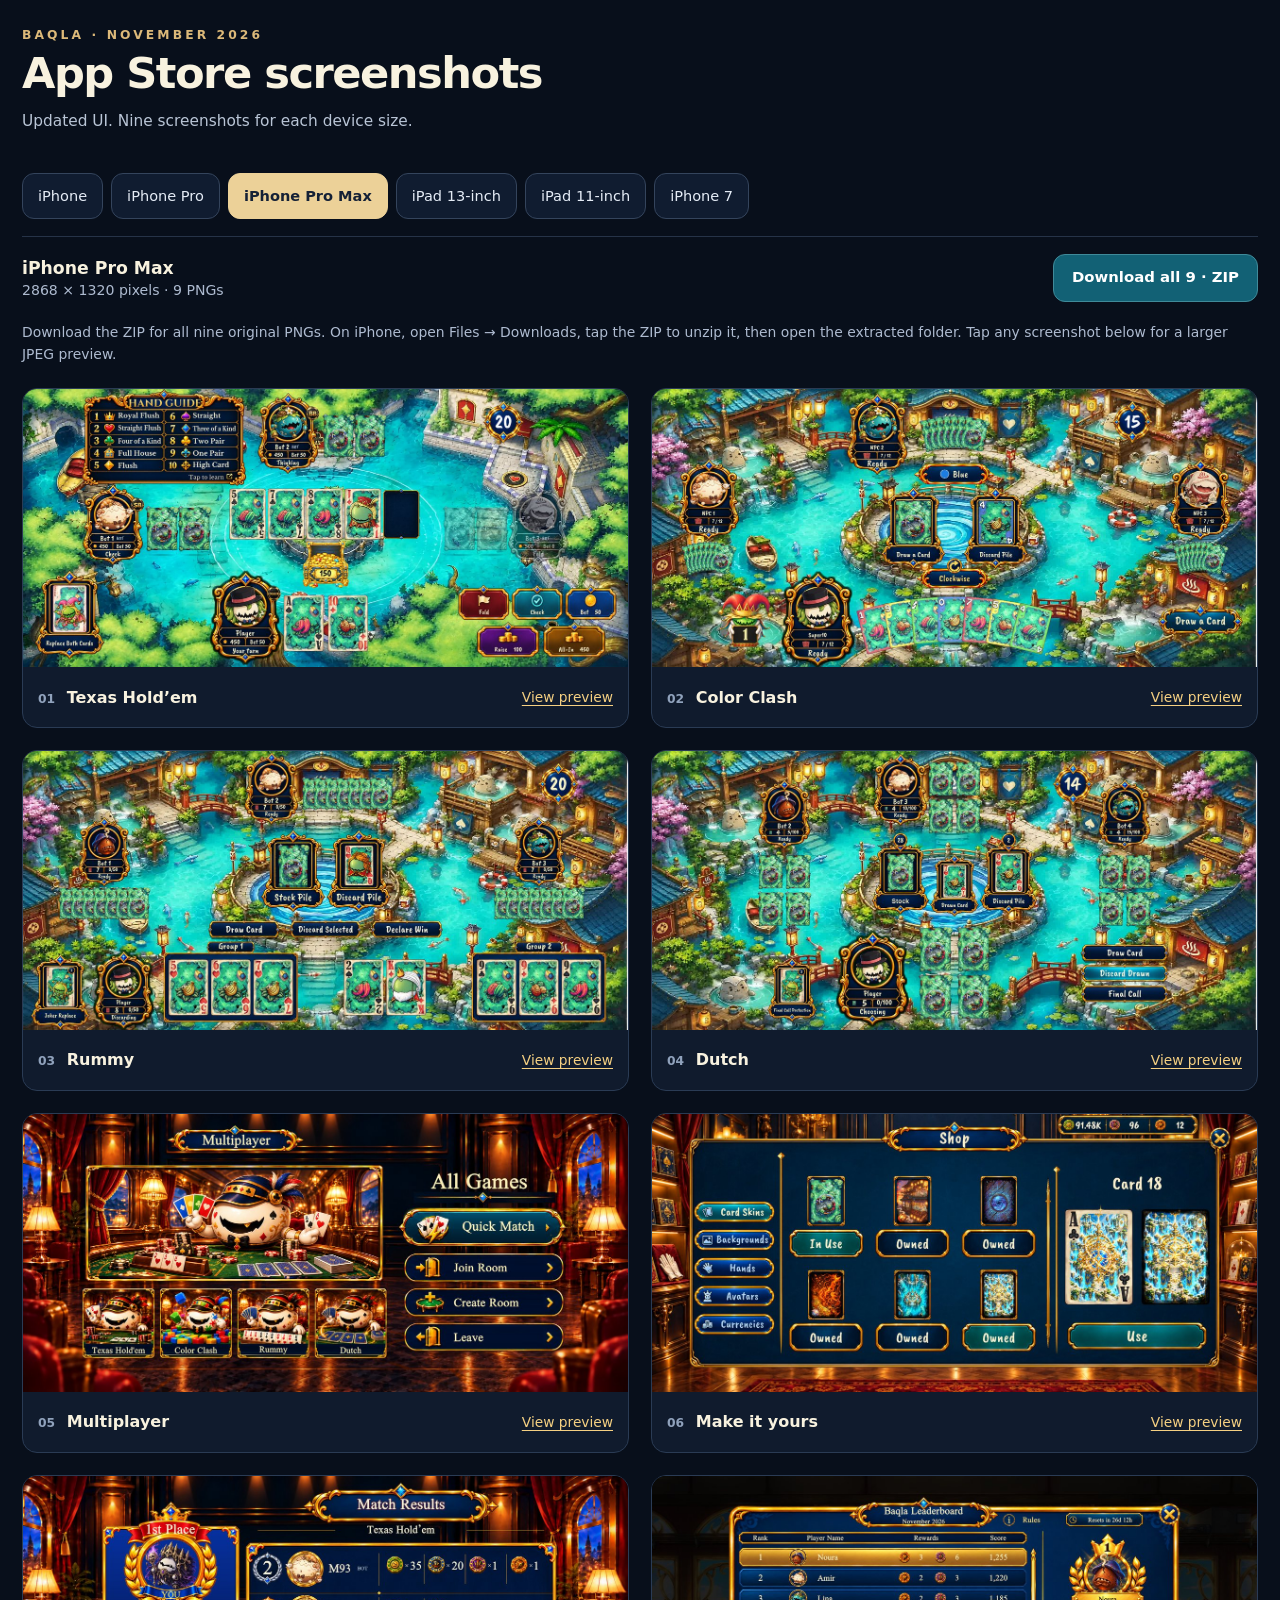
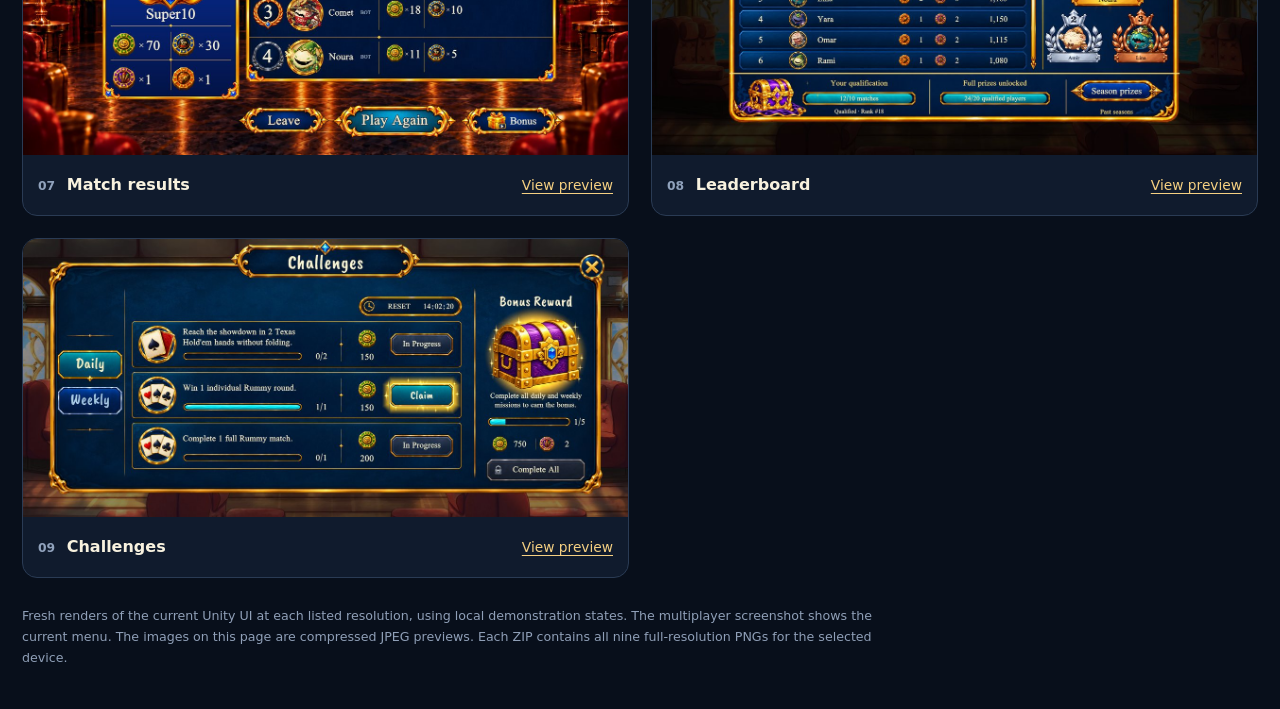
==== downloads/appstore-20261104/index.html @ 05053c7c "Add refreshed App Store screenshot downloads for iPhone and iPad Add a separate mobile-friendly gall" ====
<!doctype html>
<html lang="en">
<head>
  <meta charset="utf-8">
  <meta name="viewport" content="width=device-width, initial-scale=1, viewport-fit=cover">
  <meta name="color-scheme" content="dark">
  <meta name="robots" content="noindex, nofollow">
  <title>Baqla — App Store screenshots</title>
  <style>
    :root{font-family:system-ui,-apple-system,BlinkMacSystemFont,"Segoe UI",sans-serif;color:#f8f2df;background:#080f1b;color-scheme:dark;font-synthesis:none}
    *{box-sizing:border-box}body{margin:0}a{color:#f5d082;text-underline-offset:3px}a:focus-visible,button:focus-visible{outline:3px solid #79e6f2;outline-offset:4px}
    .wrap{max-width:1320px;margin:auto;padding:28px 22px 40px}header{padding-bottom:18px}.brand{margin:0 0 7px;color:#dcb979;font-size:.77rem;letter-spacing:.25em;font-weight:750}
    h1{font-size:clamp(1.75rem,5vw,2.7rem);line-height:1.12;margin:0 0 12px;letter-spacing:-.035em}.intro{color:#b9c5d6;margin:0;line-height:1.6;font-size:.96rem}
    .picker{display:flex;flex-wrap:wrap;gap:8px;margin:21px 0 17px}.picker button{border:1px solid #34445c;background:#101c30;color:#e5ecf6;border-radius:12px;min-height:46px;padding:10px 15px;font:inherit;font-size:.91rem;cursor:pointer;touch-action:manipulation}
    .picker button[aria-pressed="true"]{background:#ecd198;border-color:#ecd198;color:#152136;font-weight:750}
    .setbar{display:flex;align-items:center;justify-content:space-between;gap:16px;padding:17px 0 20px;border-top:1px solid #263348}.setname{margin:0 0 4px;font-weight:750;font-size:1.08rem}.dimensions{margin:0;color:#aebbd0;font-size:.88rem}
    .download{display:inline-flex;align-items:center;justify-content:center;text-align:center;flex-shrink:0;min-height:48px;padding:11px 18px;background:#126175;border:1px solid #408a99;border-radius:12px;color:white;text-decoration:none;font-weight:750;font-size:.93rem;line-height:1.3}
    .savehelp{font-size:.87rem;line-height:1.55;color:#aebbd0;margin:0 0 23px}.gallery{display:grid;grid-template-columns:repeat(2,minmax(0,1fr));gap:22px}
    .shot{min-width:0;margin:0;background:#101b2d;border:1px solid #2a3b54;border-radius:15px;overflow:hidden}.picture{display:block;background:#070d17;line-height:0}.picture img{display:block;width:100%;height:auto;object-fit:contain}
    .caption{display:flex;justify-content:space-between;align-items:center;gap:14px;padding:13px 15px;min-height:60px}.caption h2{font-size:1rem;line-height:1.35;font-weight:650;margin:0}.caption h2 span{color:#90a2bc;font-size:.77rem;font-variant-numeric:tabular-nums;margin-right:6px}.caption a{font-size:.86rem;white-space:nowrap;min-height:34px;display:flex;align-items:center}
    footer{padding-top:28px;color:#8f9fb7;font-size:.79rem;line-height:1.65;max-width:880px}.sr-only{position:absolute;width:1px;height:1px;padding:0;margin:-1px;overflow:hidden;clip:rect(0,0,0,0);white-space:nowrap;border:0}
    @media(max-width:650px){.wrap{padding:24px 14px max(30px,env(safe-area-inset-bottom))}.gallery{grid-template-columns:1fr;gap:18px}.picker{display:grid;grid-template-columns:repeat(3,minmax(0,1fr));gap:7px}.picker button{padding:9px 5px;font-size:.78rem;min-height:48px;border-radius:10px}.setbar{gap:10px}.setname{font-size:1rem}.dimensions{font-size:.79rem}.download{padding:11px 12px;font-size:.83rem;max-width:148px}.caption{padding:11px 13px}.caption h2{font-size:.94rem}}
  </style>
</head>
<body>
<main class="wrap">
  <header><p class="brand">BAQLA · NOVEMBER 2026</p><h1>App Store screenshots</h1><p class="intro">Updated UI. Nine screenshots for each device size.</p></header>
  <nav class="picker" aria-label="Choose screenshot device"><button type="button" data-device="iPhone-2556x1179" aria-pressed="false">iPhone</button><button type="button" data-device="iPhonePro-2622x1206" aria-pressed="false">iPhone Pro</button><button type="button" data-device="iPhoneProMax-2868x1320" aria-pressed="true">iPhone Pro Max</button><button type="button" data-device="iPad13-2752x2064" aria-pressed="false">iPad 13-inch</button><button type="button" data-device="iPad11-2420x1668" aria-pressed="false">iPad 11-inch</button><button type="button" data-device="iPhone7-1334x750" aria-pressed="false">iPhone 7</button></nav>
  <section class="setbar" aria-label="Selected screenshot set">
    <div role="status" aria-live="polite" aria-atomic="true"><p class="setname" id="setname">iPhone Pro Max</p><p class="dimensions" id="dimensions">2868 × 1320 pixels · 9 PNGs</p></div>
    <a class="download" id="download" href="archives/Baqla-AppStore-iPhoneProMax-2868x1320-20261104.zip" download>Download all 9 · ZIP</a>
  </section>
  <p class="savehelp">Download the ZIP for all nine original PNGs. On iPhone, open Files → Downloads, tap the ZIP to unzip it, then open the extracted folder. Tap any screenshot below for a larger JPEG preview.</p>
  <section class="gallery" id="gallery" aria-label="Screenshots for iPhone Pro Max"><article class="shot">
      <a class="picture" href="thumbs/iPhoneProMax-2868x1320/01-texas-holdem.jpg" target="_blank" rel="noopener" aria-label="Open Texas Hold’em JPEG preview">
        <img src="thumbs/iPhoneProMax-2868x1320/01-texas-holdem.jpg" width="2868" height="1320" alt="Texas Hold’em — current Baqla UI" loading="lazy" decoding="async">
      </a>
      <div class="caption"><h2><span>01</span> Texas Hold’em</h2><a href="thumbs/iPhoneProMax-2868x1320/01-texas-holdem.jpg" target="_blank" rel="noopener">View preview<span class="sr-only">: Texas Hold’em</span></a></div>
    </article>
<article class="shot">
      <a class="picture" href="thumbs/iPhoneProMax-2868x1320/02-color-clash.jpg" target="_blank" rel="noopener" aria-label="Open Color Clash JPEG preview">
        <img src="thumbs/iPhoneProMax-2868x1320/02-color-clash.jpg" width="2868" height="1320" alt="Color Clash — current Baqla UI" loading="lazy" decoding="async">
      </a>
      <div class="caption"><h2><span>02</span> Color Clash</h2><a href="thumbs/iPhoneProMax-2868x1320/02-color-clash.jpg" target="_blank" rel="noopener">View preview<span class="sr-only">: Color Clash</span></a></div>
    </article>
<article class="shot">
      <a class="picture" href="thumbs/iPhoneProMax-2868x1320/03-rummy.jpg" target="_blank" rel="noopener" aria-label="Open Rummy JPEG preview">
        <img src="thumbs/iPhoneProMax-2868x1320/03-rummy.jpg" width="2868" height="1320" alt="Rummy — current Baqla UI" loading="lazy" decoding="async">
      </a>
      <div class="caption"><h2><span>03</span> Rummy</h2><a href="thumbs/iPhoneProMax-2868x1320/03-rummy.jpg" target="_blank" rel="noopener">View preview<span class="sr-only">: Rummy</span></a></div>
    </article>
<article class="shot">
      <a class="picture" href="thumbs/iPhoneProMax-2868x1320/04-dutch.jpg" target="_blank" rel="noopener" aria-label="Open Dutch JPEG preview">
        <img src="thumbs/iPhoneProMax-2868x1320/04-dutch.jpg" width="2868" height="1320" alt="Dutch — current Baqla UI" loading="lazy" decoding="async">
      </a>
      <div class="caption"><h2><span>04</span> Dutch</h2><a href="thumbs/iPhoneProMax-2868x1320/04-dutch.jpg" target="_blank" rel="noopener">View preview<span class="sr-only">: Dutch</span></a></div>
    </article>
<article class="shot">
      <a class="picture" href="thumbs/iPhoneProMax-2868x1320/05-multiplayer.jpg" target="_blank" rel="noopener" aria-label="Open Multiplayer JPEG preview">
        <img src="thumbs/iPhoneProMax-2868x1320/05-multiplayer.jpg" width="2868" height="1320" alt="Multiplayer — current Baqla UI" loading="lazy" decoding="async">
      </a>
      <div class="caption"><h2><span>05</span> Multiplayer</h2><a href="thumbs/iPhoneProMax-2868x1320/05-multiplayer.jpg" target="_blank" rel="noopener">View preview<span class="sr-only">: Multiplayer</span></a></div>
    </article>
<article class="shot">
      <a class="picture" href="thumbs/iPhoneProMax-2868x1320/06-shop.jpg" target="_blank" rel="noopener" aria-label="Open Make it yours JPEG preview">
        <img src="thumbs/iPhoneProMax-2868x1320/06-shop.jpg" width="2868" height="1320" alt="Make it yours — current Baqla UI" loading="lazy" decoding="async">
      </a>
      <div class="caption"><h2><span>06</span> Make it yours</h2><a href="thumbs/iPhoneProMax-2868x1320/06-shop.jpg" target="_blank" rel="noopener">View preview<span class="sr-only">: Make it yours</span></a></div>
    </article>
<article class="shot">
      <a class="picture" href="thumbs/iPhoneProMax-2868x1320/07-results.jpg" target="_blank" rel="noopener" aria-label="Open Match results JPEG preview">
        <img src="thumbs/iPhoneProMax-2868x1320/07-results.jpg" width="2868" height="1320" alt="Match results — current Baqla UI" loading="lazy" decoding="async">
      </a>
      <div class="caption"><h2><span>07</span> Match results</h2><a href="thumbs/iPhoneProMax-2868x1320/07-results.jpg" target="_blank" rel="noopener">View preview<span class="sr-only">: Match results</span></a></div>
    </article>
<article class="shot">
      <a class="picture" href="thumbs/iPhoneProMax-2868x1320/08-leaderboard.jpg" target="_blank" rel="noopener" aria-label="Open Leaderboard JPEG preview">
        <img src="thumbs/iPhoneProMax-2868x1320/08-leaderboard.jpg" width="2868" height="1320" alt="Leaderboard — current Baqla UI" loading="lazy" decoding="async">
      </a>
      <div class="caption"><h2><span>08</span> Leaderboard</h2><a href="thumbs/iPhoneProMax-2868x1320/08-leaderboard.jpg" target="_blank" rel="noopener">View preview<span class="sr-only">: Leaderboard</span></a></div>
    </article>
<article class="shot">
      <a class="picture" href="thumbs/iPhoneProMax-2868x1320/09-missions.jpg" target="_blank" rel="noopener" aria-label="Open Challenges JPEG preview">
        <img src="thumbs/iPhoneProMax-2868x1320/09-missions.jpg" width="2868" height="1320" alt="Challenges — current Baqla UI" loading="lazy" decoding="async">
      </a>
      <div class="caption"><h2><span>09</span> Challenges</h2><a href="thumbs/iPhoneProMax-2868x1320/09-missions.jpg" target="_blank" rel="noopener">View preview<span class="sr-only">: Challenges</span></a></div>
    </article></section>
  <footer>Fresh renders of the current Unity UI at each listed resolution, using local demonstration states. The multiplayer screenshot shows the current menu. The images on this page are compressed JPEG previews. Each ZIP contains all nine full-resolution PNGs for the selected device.</footer>
</main>
<script>
const sets = [{"key": "iPhone-2556x1179", "label": "iPhone", "width": 2556, "height": 1179, "zip": "archives/Baqla-AppStore-iPhone-2556x1179-20261104.zip", "zipMB": 36.6, "files": [{"slug": "01-texas-holdem", "title": "Texas Hold’em", "href": "thumbs/iPhone-2556x1179/01-texas-holdem.jpg", "thumb": "thumbs/iPhone-2556x1179/01-texas-holdem.jpg", "width": 2556, "height": 1179}, {"slug": "02-color-clash", "title": "Color Clash", "href": "thumbs/iPhone-2556x1179/02-color-clash.jpg", "thumb": "thumbs/iPhone-2556x1179/02-color-clash.jpg", "width": 2556, "height": 1179}, {"slug": "03-rummy", "title": "Rummy", "href": "thumbs/iPhone-2556x1179/03-rummy.jpg", "thumb": "thumbs/iPhone-2556x1179/03-rummy.jpg", "width": 2556, "height": 1179}, {"slug": "04-dutch", "title": "Dutch", "href": "thumbs/iPhone-2556x1179/04-dutch.jpg", "thumb": "thumbs/iPhone-2556x1179/04-dutch.jpg", "width": 2556, "height": 1179}, {"slug": "05-multiplayer", "title": "Multiplayer", "href": "thumbs/iPhone-2556x1179/05-multiplayer.jpg", "thumb": "thumbs/iPhone-2556x1179/05-multiplayer.jpg", "width": 2556, "height": 1179}, {"slug": "06-shop", "title": "Make it yours", "href": "thumbs/iPhone-2556x1179/06-shop.jpg", "thumb": "thumbs/iPhone-2556x1179/06-shop.jpg", "width": 2556, "height": 1179}, {"slug": "07-results", "title": "Match results", "href": "thumbs/iPhone-2556x1179/07-results.jpg", "thumb": "thumbs/iPhone-2556x1179/07-results.jpg", "width": 2556, "height": 1179}, {"slug": "08-leaderboard", "title": "Leaderboard", "href": "thumbs/iPhone-2556x1179/08-leaderboard.jpg", "thumb": "thumbs/iPhone-2556x1179/08-leaderboard.jpg", "width": 2556, "height": 1179}, {"slug": "09-missions", "title": "Challenges", "href": "thumbs/iPhone-2556x1179/09-missions.jpg", "thumb": "thumbs/iPhone-2556x1179/09-missions.jpg", "width": 2556, "height": 1179}]}, {"key": "iPhonePro-2622x1206", "label": "iPhone Pro", "width": 2622, "height": 1206, "zip": "archives/Baqla-AppStore-iPhonePro-2622x1206-20261104.zip", "zipMB": 38.1, "files": [{"slug": "01-texas-holdem", "title": "Texas Hold’em", "href": "thumbs/iPhonePro-2622x1206/01-texas-holdem.jpg", "thumb": "thumbs/iPhonePro-2622x1206/01-texas-holdem.jpg", "width": 2622, "height": 1206}, {"slug": "02-color-clash", "title": "Color Clash", "href": "thumbs/iPhonePro-2622x1206/02-color-clash.jpg", "thumb": "thumbs/iPhonePro-2622x1206/02-color-clash.jpg", "width": 2622, "height": 1206}, {"slug": "03-rummy", "title": "Rummy", "href": "thumbs/iPhonePro-2622x1206/03-rummy.jpg", "thumb": "thumbs/iPhonePro-2622x1206/03-rummy.jpg", "width": 2622, "height": 1206}, {"slug": "04-dutch", "title": "Dutch", "href": "thumbs/iPhonePro-2622x1206/04-dutch.jpg", "thumb": "thumbs/iPhonePro-2622x1206/04-dutch.jpg", "width": 2622, "height": 1206}, {"slug": "05-multiplayer", "title": "Multiplayer", "href": "thumbs/iPhonePro-2622x1206/05-multiplayer.jpg", "thumb": "thumbs/iPhonePro-2622x1206/05-multiplayer.jpg", "width": 2622, "height": 1206}, {"slug": "06-shop", "title": "Make it yours", "href": "thumbs/iPhonePro-2622x1206/06-shop.jpg", "thumb": "thumbs/iPhonePro-2622x1206/06-shop.jpg", "width": 2622, "height": 1206}, {"slug": "07-results", "title": "Match results", "href": "thumbs/iPhonePro-2622x1206/07-results.jpg", "thumb": "thumbs/iPhonePro-2622x1206/07-results.jpg", "width": 2622, "height": 1206}, {"slug": "08-leaderboard", "title": "Leaderboard", "href": "thumbs/iPhonePro-2622x1206/08-leaderboard.jpg", "thumb": "thumbs/iPhonePro-2622x1206/08-leaderboard.jpg", "width": 2622, "height": 1206}, {"slug": "09-missions", "title": "Challenges", "href": "thumbs/iPhonePro-2622x1206/09-missions.jpg", "thumb": "thumbs/iPhonePro-2622x1206/09-missions.jpg", "width": 2622, "height": 1206}]}, {"key": "iPhoneProMax-2868x1320", "label": "iPhone Pro Max", "width": 2868, "height": 1320, "zip": "archives/Baqla-AppStore-iPhoneProMax-2868x1320-20261104.zip", "zipMB": 44.1, "files": [{"slug": "01-texas-holdem", "title": "Texas Hold’em", "href": "thumbs/iPhoneProMax-2868x1320/01-texas-holdem.jpg", "thumb": "thumbs/iPhoneProMax-2868x1320/01-texas-holdem.jpg", "width": 2868, "height": 1320}, {"slug": "02-color-clash", "title": "Color Clash", "href": "thumbs/iPhoneProMax-2868x1320/02-color-clash.jpg", "thumb": "thumbs/iPhoneProMax-2868x1320/02-color-clash.jpg", "width": 2868, "height": 1320}, {"slug": "03-rummy", "title": "Rummy", "href": "thumbs/iPhoneProMax-2868x1320/03-rummy.jpg", "thumb": "thumbs/iPhoneProMax-2868x1320/03-rummy.jpg", "width": 2868, "height": 1320}, {"slug": "04-dutch", "title": "Dutch", "href": "thumbs/iPhoneProMax-2868x1320/04-dutch.jpg", "thumb": "thumbs/iPhoneProMax-2868x1320/04-dutch.jpg", "width": 2868, "height": 1320}, {"slug": "05-multiplayer", "title": "Multiplayer", "href": "thumbs/iPhoneProMax-2868x1320/05-multiplayer.jpg", "thumb": "thumbs/iPhoneProMax-2868x1320/05-multiplayer.jpg", "width": 2868, "height": 1320}, {"slug": "06-shop", "title": "Make it yours", "href": "thumbs/iPhoneProMax-2868x1320/06-shop.jpg", "thumb": "thumbs/iPhoneProMax-2868x1320/06-shop.jpg", "width": 2868, "height": 1320}, {"slug": "07-results", "title": "Match results", "href": "thumbs/iPhoneProMax-2868x1320/07-results.jpg", "thumb": "thumbs/iPhoneProMax-2868x1320/07-results.jpg", "width": 2868, "height": 1320}, {"slug": "08-leaderboard", "title": "Leaderboard", "href": "thumbs/iPhoneProMax-2868x1320/08-leaderboard.jpg", "thumb": "thumbs/iPhoneProMax-2868x1320/08-leaderboard.jpg", "width": 2868, "height": 1320}, {"slug": "09-missions", "title": "Challenges", "href": "thumbs/iPhoneProMax-2868x1320/09-missions.jpg", "thumb": "thumbs/iPhoneProMax-2868x1320/09-missions.jpg", "width": 2868, "height": 1320}]}, {"key": "iPad13-2752x2064", "label": "iPad 13-inch", "width": 2752, "height": 2064, "zip": "archives/Baqla-AppStore-iPad13-2752x2064-20261104.zip", "zipMB": 57.6, "files": [{"slug": "01-texas-holdem", "title": "Texas Hold’em", "href": "thumbs/iPad13-2752x2064/01-texas-holdem.jpg", "thumb": "thumbs/iPad13-2752x2064/01-texas-holdem.jpg", "width": 2752, "height": 2064}, {"slug": "02-color-clash", "title": "Color Clash", "href": "thumbs/iPad13-2752x2064/02-color-clash.jpg", "thumb": "thumbs/iPad13-2752x2064/02-color-clash.jpg", "width": 2752, "height": 2064}, {"slug": "03-rummy", "title": "Rummy", "href": "thumbs/iPad13-2752x2064/03-rummy.jpg", "thumb": "thumbs/iPad13-2752x2064/03-rummy.jpg", "width": 2752, "height": 2064}, {"slug": "04-dutch", "title": "Dutch", "href": "thumbs/iPad13-2752x2064/04-dutch.jpg", "thumb": "thumbs/iPad13-2752x2064/04-dutch.jpg", "width": 2752, "height": 2064}, {"slug": "05-multiplayer", "title": "Multiplayer", "href": "thumbs/iPad13-2752x2064/05-multiplayer.jpg", "thumb": "thumbs/iPad13-2752x2064/05-multiplayer.jpg", "width": 2752, "height": 2064}, {"slug": "06-shop", "title": "Make it yours", "href": "thumbs/iPad13-2752x2064/06-shop.jpg", "thumb": "thumbs/iPad13-2752x2064/06-shop.jpg", "width": 2752, "height": 2064}, {"slug": "07-results", "title": "Match results", "href": "thumbs/iPad13-2752x2064/07-results.jpg", "thumb": "thumbs/iPad13-2752x2064/07-results.jpg", "width": 2752, "height": 2064}, {"slug": "08-leaderboard", "title": "Leaderboard", "href": "thumbs/iPad13-2752x2064/08-leaderboard.jpg", "thumb": "thumbs/iPad13-2752x2064/08-leaderboard.jpg", "width": 2752, "height": 2064}, {"slug": "09-missions", "title": "Challenges", "href": "thumbs/iPad13-2752x2064/09-missions.jpg", "thumb": "thumbs/iPad13-2752x2064/09-missions.jpg", "width": 2752, "height": 2064}]}, {"key": "iPad11-2420x1668", "label": "iPad 11-inch", "width": 2420, "height": 1668, "zip": "archives/Baqla-AppStore-iPad11-2420x1668-20261104.zip", "zipMB": 44.4, "files": [{"slug": "01-texas-holdem", "title": "Texas Hold’em", "href": "thumbs/iPad11-2420x1668/01-texas-holdem.jpg", "thumb": "thumbs/iPad11-2420x1668/01-texas-holdem.jpg", "width": 2420, "height": 1668}, {"slug": "02-color-clash", "title": "Color Clash", "href": "thumbs/iPad11-2420x1668/02-color-clash.jpg", "thumb": "thumbs/iPad11-2420x1668/02-color-clash.jpg", "width": 2420, "height": 1668}, {"slug": "03-rummy", "title": "Rummy", "href": "thumbs/iPad11-2420x1668/03-rummy.jpg", "thumb": "thumbs/iPad11-2420x1668/03-rummy.jpg", "width": 2420, "height": 1668}, {"slug": "04-dutch", "title": "Dutch", "href": "thumbs/iPad11-2420x1668/04-dutch.jpg", "thumb": "thumbs/iPad11-2420x1668/04-dutch.jpg", "width": 2420, "height": 1668}, {"slug": "05-multiplayer", "title": "Multiplayer", "href": "thumbs/iPad11-2420x1668/05-multiplayer.jpg", "thumb": "thumbs/iPad11-2420x1668/05-multiplayer.jpg", "width": 2420, "height": 1668}, {"slug": "06-shop", "title": "Make it yours", "href": "thumbs/iPad11-2420x1668/06-shop.jpg", "thumb": "thumbs/iPad11-2420x1668/06-shop.jpg", "width": 2420, "height": 1668}, {"slug": "07-results", "title": "Match results", "href": "thumbs/iPad11-2420x1668/07-results.jpg", "thumb": "thumbs/iPad11-2420x1668/07-results.jpg", "width": 2420, "height": 1668}, {"slug": "08-leaderboard", "title": "Leaderboard", "href": "thumbs/iPad11-2420x1668/08-leaderboard.jpg", "thumb": "thumbs/iPad11-2420x1668/08-leaderboard.jpg", "width": 2420, "height": 1668}, {"slug": "09-missions", "title": "Challenges", "href": "thumbs/iPad11-2420x1668/09-missions.jpg", "thumb": "thumbs/iPad11-2420x1668/09-missions.jpg", "width": 2420, "height": 1668}]}, {"key": "iPhone7-1334x750", "label": "iPhone 7", "width": 1334, "height": 750, "zip": "archives/Baqla-AppStore-iPhone7-1334x750-20261104.zip", "zipMB": 14.4, "files": [{"slug": "01-texas-holdem", "title": "Texas Hold’em", "href": "thumbs/iPhone7-1334x750/01-texas-holdem.jpg", "thumb": "thumbs/iPhone7-1334x750/01-texas-holdem.jpg", "width": 1334, "height": 750}, {"slug": "02-color-clash", "title": "Color Clash", "href": "thumbs/iPhone7-1334x750/02-color-clash.jpg", "thumb": "thumbs/iPhone7-1334x750/02-color-clash.jpg", "width": 1334, "height": 750}, {"slug": "03-rummy", "title": "Rummy", "href": "thumbs/iPhone7-1334x750/03-rummy.jpg", "thumb": "thumbs/iPhone7-1334x750/03-rummy.jpg", "width": 1334, "height": 750}, {"slug": "04-dutch", "title": "Dutch", "href": "thumbs/iPhone7-1334x750/04-dutch.jpg", "thumb": "thumbs/iPhone7-1334x750/04-dutch.jpg", "width": 1334, "height": 750}, {"slug": "05-multiplayer", "title": "Multiplayer", "href": "thumbs/iPhone7-1334x750/05-multiplayer.jpg", "thumb": "thumbs/iPhone7-1334x750/05-multiplayer.jpg", "width": 1334, "height": 750}, {"slug": "06-shop", "title": "Make it yours", "href": "thumbs/iPhone7-1334x750/06-shop.jpg", "thumb": "thumbs/iPhone7-1334x750/06-shop.jpg", "width": 1334, "height": 750}, {"slug": "07-results", "title": "Match results", "href": "thumbs/iPhone7-1334x750/07-results.jpg", "thumb": "thumbs/iPhone7-1334x750/07-results.jpg", "width": 1334, "height": 750}, {"slug": "08-leaderboard", "title": "Leaderboard", "href": "thumbs/iPhone7-1334x750/08-leaderboard.jpg", "thumb": "thumbs/iPhone7-1334x750/08-leaderboard.jpg", "width": 1334, "height": 750}, {"slug": "09-missions", "title": "Challenges", "href": "thumbs/iPhone7-1334x750/09-missions.jpg", "thumb": "thumbs/iPhone7-1334x750/09-missions.jpg", "width": 1334, "height": 750}]}];
const escape = text => String(text).replace(/[&<>"']/g, ch => ({'&':'&amp;','<':'&lt;','>':'&gt;','"':'&quot;',"'":'&#39;'}[ch]));
function selectDevice(key, writeHash) {
  const set = sets.find(item => item.key === key) || sets.find(item => item.key === 'iPhoneProMax-2868x1320');
  document.querySelectorAll('[data-device]').forEach(button => button.setAttribute('aria-pressed', String(button.dataset.device === set.key)));
  document.getElementById('setname').textContent = set.label;
  document.getElementById('dimensions').textContent = `${set.width} × ${set.height} pixels · 9 PNGs`;
  const download = document.getElementById('download');
  download.href = set.zip;
  download.setAttribute('aria-label', `Download all nine ${set.label} screenshots as a ZIP, ${set.zipMB} megabytes`);
  const gallery = document.getElementById('gallery');
  gallery.setAttribute('aria-label', 'Screenshots for ' + set.label);
  gallery.innerHTML = set.files.map((item,index) => `<article class="shot"><a class="picture" href="${escape(item.href)}" target="_blank" rel="noopener" aria-label="Open ${escape(item.title)} JPEG preview"><img src="${escape(item.thumb)}" width="${item.width}" height="${item.height}" alt="${escape(item.title)} — current Baqla UI" loading="${index < 2 ? 'eager' : 'lazy'}" decoding="async"></a><div class="caption"><h2><span>${String(index+1).padStart(2,'0')}</span> ${escape(item.title)}</h2><a href="${escape(item.href)}" target="_blank" rel="noopener">View preview<span class="sr-only">: ${escape(item.title)}</span></a></div></article>`).join('');
  if (writeHash) {
    try { history.replaceState(null, '', '#' + set.key); } catch (_) { /* file-open still works without history updates */ }
  }
}
document.querySelectorAll('[data-device]').forEach(button => button.addEventListener('click', () => selectDevice(button.dataset.device, true)));
window.addEventListener('hashchange', () => selectDevice(location.hash.slice(1), false));
selectDevice(location.hash.slice(1), false);
</script>
</body>
</html>
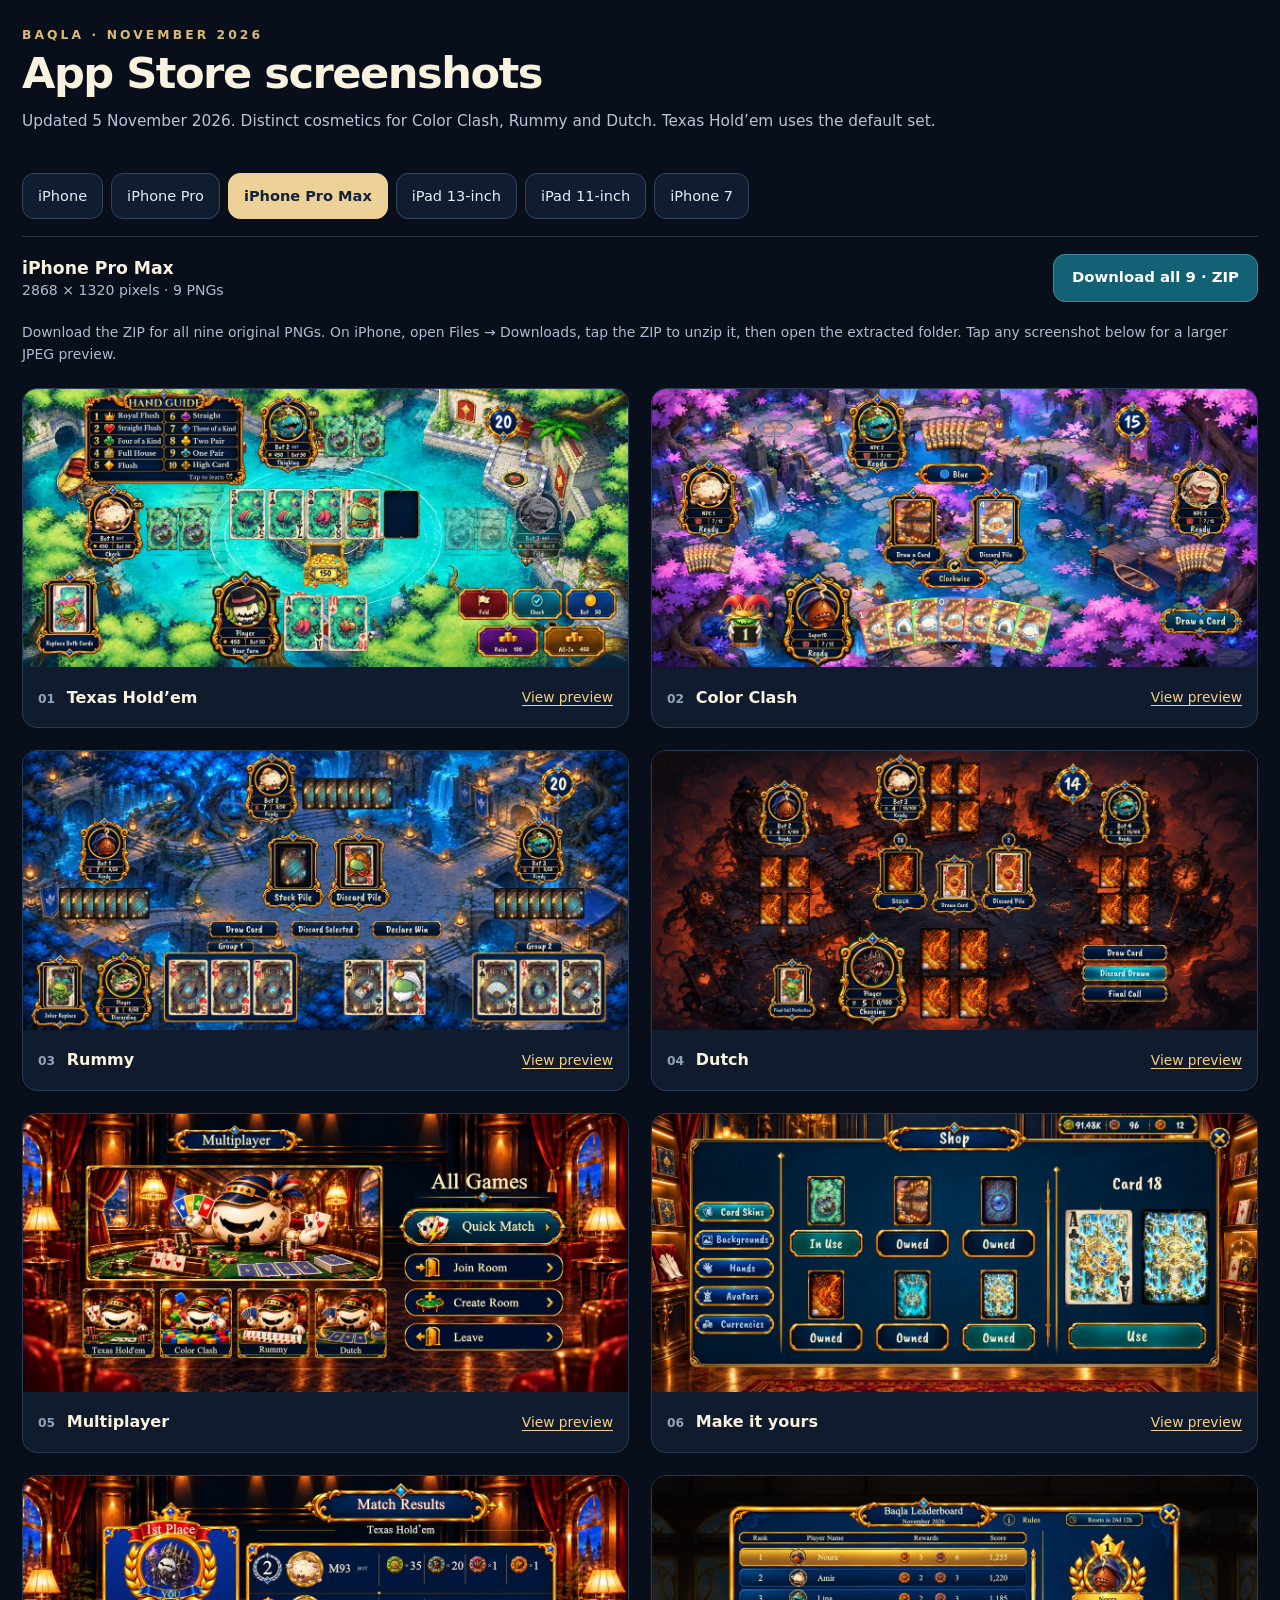
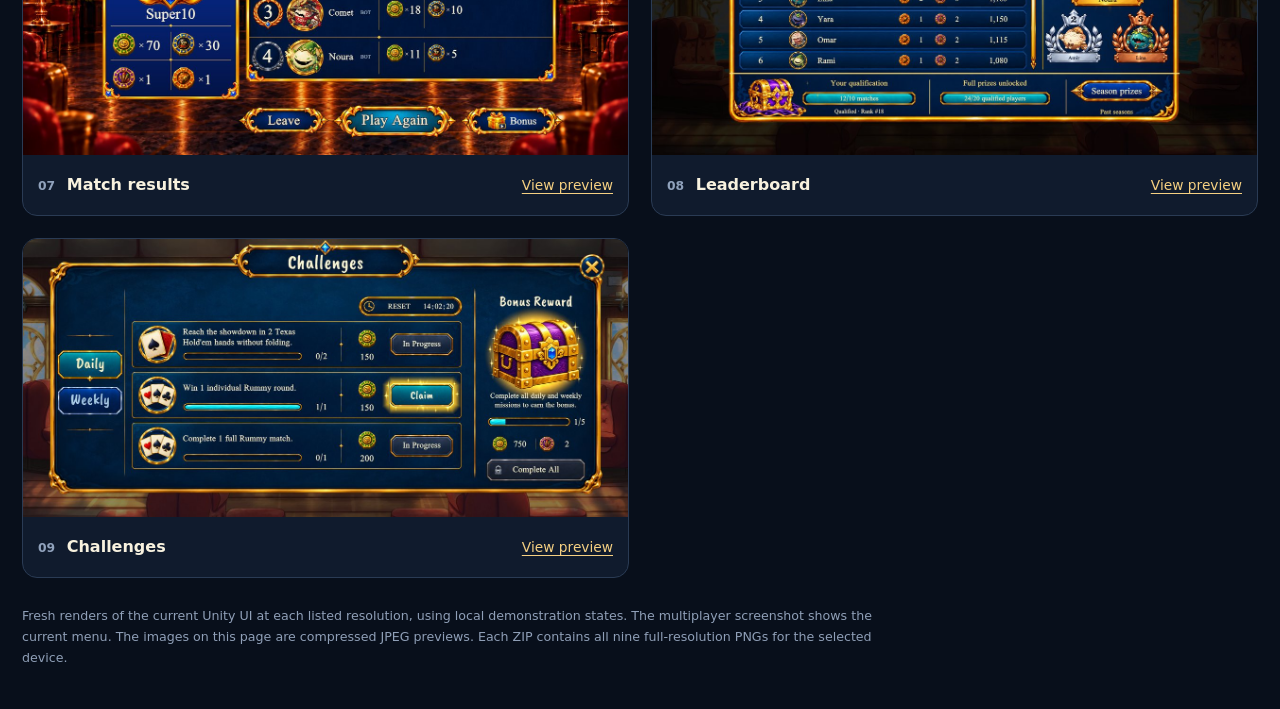
==== commit 90fec26f: "Showcase distinct cosmetics in App Store screenshots" ====
--- a/downloads/appstore-20261104/index.html
+++ b/downloads/appstore-20261104/index.html
@@ -4,6 +4,7 @@
   <meta charset="utf-8">
   <meta name="viewport" content="width=device-width, initial-scale=1, viewport-fit=cover">
   <meta name="color-scheme" content="dark">
+  <meta name="baqla-screenshot-version" content="20261105-67936159d286">
   <meta name="robots" content="noindex, nofollow">
   <title>Baqla — App Store screenshots</title>
   <style>
@@ -24,71 +25,27 @@
 </head>
 <body>
 <main class="wrap">
-  <header><p class="brand">BAQLA · NOVEMBER 2026</p><h1>App Store screenshots</h1><p class="intro">Updated UI. Nine screenshots for each device size.</p></header>
+  <header><p class="brand">BAQLA · NOVEMBER 2026</p><h1>App Store screenshots</h1><p class="intro">Updated 5 November 2026. Distinct cosmetics for Color Clash, Rummy and Dutch. Texas Hold’em uses the default set.</p></header>
   <nav class="picker" aria-label="Choose screenshot device"><button type="button" data-device="iPhone-2556x1179" aria-pressed="false">iPhone</button><button type="button" data-device="iPhonePro-2622x1206" aria-pressed="false">iPhone Pro</button><button type="button" data-device="iPhoneProMax-2868x1320" aria-pressed="true">iPhone Pro Max</button><button type="button" data-device="iPad13-2752x2064" aria-pressed="false">iPad 13-inch</button><button type="button" data-device="iPad11-2420x1668" aria-pressed="false">iPad 11-inch</button><button type="button" data-device="iPhone7-1334x750" aria-pressed="false">iPhone 7</button></nav>
   <section class="setbar" aria-label="Selected screenshot set">
     <div role="status" aria-live="polite" aria-atomic="true"><p class="setname" id="setname">iPhone Pro Max</p><p class="dimensions" id="dimensions">2868 × 1320 pixels · 9 PNGs</p></div>
-    <a class="download" id="download" href="archives/Baqla-AppStore-iPhoneProMax-2868x1320-20261104.zip" download>Download all 9 · ZIP</a>
+    <a class="download" id="download" href="archives/Baqla-AppStore-iPhoneProMax-2868x1320-20261105-cosmetics.zip?v=dbca893a081c" download>Download all 9 · ZIP</a>
   </section>
   <p class="savehelp">Download the ZIP for all nine original PNGs. On iPhone, open Files → Downloads, tap the ZIP to unzip it, then open the extracted folder. Tap any screenshot below for a larger JPEG preview.</p>
-  <section class="gallery" id="gallery" aria-label="Screenshots for iPhone Pro Max"><article class="shot">
-      <a class="picture" href="thumbs/iPhoneProMax-2868x1320/01-texas-holdem.jpg" target="_blank" rel="noopener" aria-label="Open Texas Hold’em JPEG preview">
-        <img src="thumbs/iPhoneProMax-2868x1320/01-texas-holdem.jpg" width="2868" height="1320" alt="Texas Hold’em — current Baqla UI" loading="lazy" decoding="async">
-      </a>
-      <div class="caption"><h2><span>01</span> Texas Hold’em</h2><a href="thumbs/iPhoneProMax-2868x1320/01-texas-holdem.jpg" target="_blank" rel="noopener">View preview<span class="sr-only">: Texas Hold’em</span></a></div>
-    </article>
-<article class="shot">
-      <a class="picture" href="thumbs/iPhoneProMax-2868x1320/02-color-clash.jpg" target="_blank" rel="noopener" aria-label="Open Color Clash JPEG preview">
-        <img src="thumbs/iPhoneProMax-2868x1320/02-color-clash.jpg" width="2868" height="1320" alt="Color Clash — current Baqla UI" loading="lazy" decoding="async">
-      </a>
-      <div class="caption"><h2><span>02</span> Color Clash</h2><a href="thumbs/iPhoneProMax-2868x1320/02-color-clash.jpg" target="_blank" rel="noopener">View preview<span class="sr-only">: Color Clash</span></a></div>
-    </article>
-<article class="shot">
-      <a class="picture" href="thumbs/iPhoneProMax-2868x1320/03-rummy.jpg" target="_blank" rel="noopener" aria-label="Open Rummy JPEG preview">
-        <img src="thumbs/iPhoneProMax-2868x1320/03-rummy.jpg" width="2868" height="1320" alt="Rummy — current Baqla UI" loading="lazy" decoding="async">
-      </a>
-      <div class="caption"><h2><span>03</span> Rummy</h2><a href="thumbs/iPhoneProMax-2868x1320/03-rummy.jpg" target="_blank" rel="noopener">View preview<span class="sr-only">: Rummy</span></a></div>
-    </article>
-<article class="shot">
-      <a class="picture" href="thumbs/iPhoneProMax-2868x1320/04-dutch.jpg" target="_blank" rel="noopener" aria-label="Open Dutch JPEG preview">
-        <img src="thumbs/iPhoneProMax-2868x1320/04-dutch.jpg" width="2868" height="1320" alt="Dutch — current Baqla UI" loading="lazy" decoding="async">
-      </a>
-      <div class="caption"><h2><span>04</span> Dutch</h2><a href="thumbs/iPhoneProMax-2868x1320/04-dutch.jpg" target="_blank" rel="noopener">View preview<span class="sr-only">: Dutch</span></a></div>
-    </article>
-<article class="shot">
-      <a class="picture" href="thumbs/iPhoneProMax-2868x1320/05-multiplayer.jpg" target="_blank" rel="noopener" aria-label="Open Multiplayer JPEG preview">
-        <img src="thumbs/iPhoneProMax-2868x1320/05-multiplayer.jpg" width="2868" height="1320" alt="Multiplayer — current Baqla UI" loading="lazy" decoding="async">
-      </a>
-      <div class="caption"><h2><span>05</span> Multiplayer</h2><a href="thumbs/iPhoneProMax-2868x1320/05-multiplayer.jpg" target="_blank" rel="noopener">View preview<span class="sr-only">: Multiplayer</span></a></div>
-    </article>
-<article class="shot">
-      <a class="picture" href="thumbs/iPhoneProMax-2868x1320/06-shop.jpg" target="_blank" rel="noopener" aria-label="Open Make it yours JPEG preview">
-        <img src="thumbs/iPhoneProMax-2868x1320/06-shop.jpg" width="2868" height="1320" alt="Make it yours — current Baqla UI" loading="lazy" decoding="async">
-      </a>
-      <div class="caption"><h2><span>06</span> Make it yours</h2><a href="thumbs/iPhoneProMax-2868x1320/06-shop.jpg" target="_blank" rel="noopener">View preview<span class="sr-only">: Make it yours</span></a></div>
-    </article>
-<article class="shot">
-      <a class="picture" href="thumbs/iPhoneProMax-2868x1320/07-results.jpg" target="_blank" rel="noopener" aria-label="Open Match results JPEG preview">
-        <img src="thumbs/iPhoneProMax-2868x1320/07-results.jpg" width="2868" height="1320" alt="Match results — current Baqla UI" loading="lazy" decoding="async">
-      </a>
-      <div class="caption"><h2><span>07</span> Match results</h2><a href="thumbs/iPhoneProMax-2868x1320/07-results.jpg" target="_blank" rel="noopener">View preview<span class="sr-only">: Match results</span></a></div>
-    </article>
-<article class="shot">
-      <a class="picture" href="thumbs/iPhoneProMax-2868x1320/08-leaderboard.jpg" target="_blank" rel="noopener" aria-label="Open Leaderboard JPEG preview">
-        <img src="thumbs/iPhoneProMax-2868x1320/08-leaderboard.jpg" width="2868" height="1320" alt="Leaderboard — current Baqla UI" loading="lazy" decoding="async">
-      </a>
-      <div class="caption"><h2><span>08</span> Leaderboard</h2><a href="thumbs/iPhoneProMax-2868x1320/08-leaderboard.jpg" target="_blank" rel="noopener">View preview<span class="sr-only">: Leaderboard</span></a></div>
-    </article>
-<article class="shot">
-      <a class="picture" href="thumbs/iPhoneProMax-2868x1320/09-missions.jpg" target="_blank" rel="noopener" aria-label="Open Challenges JPEG preview">
-        <img src="thumbs/iPhoneProMax-2868x1320/09-missions.jpg" width="2868" height="1320" alt="Challenges — current Baqla UI" loading="lazy" decoding="async">
-      </a>
-      <div class="caption"><h2><span>09</span> Challenges</h2><a href="thumbs/iPhoneProMax-2868x1320/09-missions.jpg" target="_blank" rel="noopener">View preview<span class="sr-only">: Challenges</span></a></div>
-    </article></section>
+  <section class="gallery" id="gallery" aria-label="Screenshots for iPhone Pro Max">
+<article class="shot"><a class="picture" href="thumbs/iPhoneProMax-2868x1320/01-texas-holdem.jpg?v=786f9aa03884" target="_blank" rel="noopener" aria-label="Open Texas Hold’em JPEG preview"><img src="thumbs/iPhoneProMax-2868x1320/01-texas-holdem.jpg?v=786f9aa03884" width="2868" height="1320" alt="Texas Hold’em — current Baqla UI" loading="lazy" decoding="async"></a><div class="caption"><h2><span>01</span> Texas Hold’em</h2><a href="thumbs/iPhoneProMax-2868x1320/01-texas-holdem.jpg?v=786f9aa03884" target="_blank" rel="noopener">View preview<span class="sr-only">: Texas Hold’em</span></a></div></article>
+<article class="shot"><a class="picture" href="thumbs/iPhoneProMax-2868x1320/02-color-clash-8e062fb1af70.jpg?v=1d15ceea389a" target="_blank" rel="noopener" aria-label="Open Color Clash JPEG preview"><img src="thumbs/iPhoneProMax-2868x1320/02-color-clash-8e062fb1af70.jpg?v=1d15ceea389a" width="2868" height="1320" alt="Color Clash — current Baqla UI" loading="lazy" decoding="async"></a><div class="caption"><h2><span>02</span> Color Clash</h2><a href="thumbs/iPhoneProMax-2868x1320/02-color-clash-8e062fb1af70.jpg?v=1d15ceea389a" target="_blank" rel="noopener">View preview<span class="sr-only">: Color Clash</span></a></div></article>
+<article class="shot"><a class="picture" href="thumbs/iPhoneProMax-2868x1320/03-rummy-79d0af3e6fac.jpg?v=5139d3477c48" target="_blank" rel="noopener" aria-label="Open Rummy JPEG preview"><img src="thumbs/iPhoneProMax-2868x1320/03-rummy-79d0af3e6fac.jpg?v=5139d3477c48" width="2868" height="1320" alt="Rummy — current Baqla UI" loading="lazy" decoding="async"></a><div class="caption"><h2><span>03</span> Rummy</h2><a href="thumbs/iPhoneProMax-2868x1320/03-rummy-79d0af3e6fac.jpg?v=5139d3477c48" target="_blank" rel="noopener">View preview<span class="sr-only">: Rummy</span></a></div></article>
+<article class="shot"><a class="picture" href="thumbs/iPhoneProMax-2868x1320/04-dutch-991cc12af764.jpg?v=fbbba9205571" target="_blank" rel="noopener" aria-label="Open Dutch JPEG preview"><img src="thumbs/iPhoneProMax-2868x1320/04-dutch-991cc12af764.jpg?v=fbbba9205571" width="2868" height="1320" alt="Dutch — current Baqla UI" loading="lazy" decoding="async"></a><div class="caption"><h2><span>04</span> Dutch</h2><a href="thumbs/iPhoneProMax-2868x1320/04-dutch-991cc12af764.jpg?v=fbbba9205571" target="_blank" rel="noopener">View preview<span class="sr-only">: Dutch</span></a></div></article>
+<article class="shot"><a class="picture" href="thumbs/iPhoneProMax-2868x1320/05-multiplayer.jpg?v=6a3eb9f9dcf2" target="_blank" rel="noopener" aria-label="Open Multiplayer JPEG preview"><img src="thumbs/iPhoneProMax-2868x1320/05-multiplayer.jpg?v=6a3eb9f9dcf2" width="2868" height="1320" alt="Multiplayer — current Baqla UI" loading="lazy" decoding="async"></a><div class="caption"><h2><span>05</span> Multiplayer</h2><a href="thumbs/iPhoneProMax-2868x1320/05-multiplayer.jpg?v=6a3eb9f9dcf2" target="_blank" rel="noopener">View preview<span class="sr-only">: Multiplayer</span></a></div></article>
+<article class="shot"><a class="picture" href="thumbs/iPhoneProMax-2868x1320/06-shop.jpg?v=6f1a71a665a0" target="_blank" rel="noopener" aria-label="Open Make it yours JPEG preview"><img src="thumbs/iPhoneProMax-2868x1320/06-shop.jpg?v=6f1a71a665a0" width="2868" height="1320" alt="Make it yours — current Baqla UI" loading="lazy" decoding="async"></a><div class="caption"><h2><span>06</span> Make it yours</h2><a href="thumbs/iPhoneProMax-2868x1320/06-shop.jpg?v=6f1a71a665a0" target="_blank" rel="noopener">View preview<span class="sr-only">: Make it yours</span></a></div></article>
+<article class="shot"><a class="picture" href="thumbs/iPhoneProMax-2868x1320/07-results.jpg?v=20cabf4c671a" target="_blank" rel="noopener" aria-label="Open Match results JPEG preview"><img src="thumbs/iPhoneProMax-2868x1320/07-results.jpg?v=20cabf4c671a" width="2868" height="1320" alt="Match results — current Baqla UI" loading="lazy" decoding="async"></a><div class="caption"><h2><span>07</span> Match results</h2><a href="thumbs/iPhoneProMax-2868x1320/07-results.jpg?v=20cabf4c671a" target="_blank" rel="noopener">View preview<span class="sr-only">: Match results</span></a></div></article>
+<article class="shot"><a class="picture" href="thumbs/iPhoneProMax-2868x1320/08-leaderboard.jpg?v=fff5bb6919fb" target="_blank" rel="noopener" aria-label="Open Leaderboard JPEG preview"><img src="thumbs/iPhoneProMax-2868x1320/08-leaderboard.jpg?v=fff5bb6919fb" width="2868" height="1320" alt="Leaderboard — current Baqla UI" loading="lazy" decoding="async"></a><div class="caption"><h2><span>08</span> Leaderboard</h2><a href="thumbs/iPhoneProMax-2868x1320/08-leaderboard.jpg?v=fff5bb6919fb" target="_blank" rel="noopener">View preview<span class="sr-only">: Leaderboard</span></a></div></article>
+<article class="shot"><a class="picture" href="thumbs/iPhoneProMax-2868x1320/09-missions.jpg?v=34cf1ce7bdcf" target="_blank" rel="noopener" aria-label="Open Challenges JPEG preview"><img src="thumbs/iPhoneProMax-2868x1320/09-missions.jpg?v=34cf1ce7bdcf" width="2868" height="1320" alt="Challenges — current Baqla UI" loading="lazy" decoding="async"></a><div class="caption"><h2><span>09</span> Challenges</h2><a href="thumbs/iPhoneProMax-2868x1320/09-missions.jpg?v=34cf1ce7bdcf" target="_blank" rel="noopener">View preview<span class="sr-only">: Challenges</span></a></div></article></section>
   <footer>Fresh renders of the current Unity UI at each listed resolution, using local demonstration states. The multiplayer screenshot shows the current menu. The images on this page are compressed JPEG previews. Each ZIP contains all nine full-resolution PNGs for the selected device.</footer>
 </main>
 <script>
-const sets = [{"key": "iPhone-2556x1179", "label": "iPhone", "width": 2556, "height": 1179, "zip": "archives/Baqla-AppStore-iPhone-2556x1179-20261104.zip", "zipMB": 36.6, "files": [{"slug": "01-texas-holdem", "title": "Texas Hold’em", "href": "thumbs/iPhone-2556x1179/01-texas-holdem.jpg", "thumb": "thumbs/iPhone-2556x1179/01-texas-holdem.jpg", "width": 2556, "height": 1179}, {"slug": "02-color-clash", "title": "Color Clash", "href": "thumbs/iPhone-2556x1179/02-color-clash.jpg", "thumb": "thumbs/iPhone-2556x1179/02-color-clash.jpg", "width": 2556, "height": 1179}, {"slug": "03-rummy", "title": "Rummy", "href": "thumbs/iPhone-2556x1179/03-rummy.jpg", "thumb": "thumbs/iPhone-2556x1179/03-rummy.jpg", "width": 2556, "height": 1179}, {"slug": "04-dutch", "title": "Dutch", "href": "thumbs/iPhone-2556x1179/04-dutch.jpg", "thumb": "thumbs/iPhone-2556x1179/04-dutch.jpg", "width": 2556, "height": 1179}, {"slug": "05-multiplayer", "title": "Multiplayer", "href": "thumbs/iPhone-2556x1179/05-multiplayer.jpg", "thumb": "thumbs/iPhone-2556x1179/05-multiplayer.jpg", "width": 2556, "height": 1179}, {"slug": "06-shop", "title": "Make it yours", "href": "thumbs/iPhone-2556x1179/06-shop.jpg", "thumb": "thumbs/iPhone-2556x1179/06-shop.jpg", "width": 2556, "height": 1179}, {"slug": "07-results", "title": "Match results", "href": "thumbs/iPhone-2556x1179/07-results.jpg", "thumb": "thumbs/iPhone-2556x1179/07-results.jpg", "width": 2556, "height": 1179}, {"slug": "08-leaderboard", "title": "Leaderboard", "href": "thumbs/iPhone-2556x1179/08-leaderboard.jpg", "thumb": "thumbs/iPhone-2556x1179/08-leaderboard.jpg", "width": 2556, "height": 1179}, {"slug": "09-missions", "title": "Challenges", "href": "thumbs/iPhone-2556x1179/09-missions.jpg", "thumb": "thumbs/iPhone-2556x1179/09-missions.jpg", "width": 2556, "height": 1179}]}, {"key": "iPhonePro-2622x1206", "label": "iPhone Pro", "width": 2622, "height": 1206, "zip": "archives/Baqla-AppStore-iPhonePro-2622x1206-20261104.zip", "zipMB": 38.1, "files": [{"slug": "01-texas-holdem", "title": "Texas Hold’em", "href": "thumbs/iPhonePro-2622x1206/01-texas-holdem.jpg", "thumb": "thumbs/iPhonePro-2622x1206/01-texas-holdem.jpg", "width": 2622, "height": 1206}, {"slug": "02-color-clash", "title": "Color Clash", "href": "thumbs/iPhonePro-2622x1206/02-color-clash.jpg", "thumb": "thumbs/iPhonePro-2622x1206/02-color-clash.jpg", "width": 2622, "height": 1206}, {"slug": "03-rummy", "title": "Rummy", "href": "thumbs/iPhonePro-2622x1206/03-rummy.jpg", "thumb": "thumbs/iPhonePro-2622x1206/03-rummy.jpg", "width": 2622, "height": 1206}, {"slug": "04-dutch", "title": "Dutch", "href": "thumbs/iPhonePro-2622x1206/04-dutch.jpg", "thumb": "thumbs/iPhonePro-2622x1206/04-dutch.jpg", "width": 2622, "height": 1206}, {"slug": "05-multiplayer", "title": "Multiplayer", "href": "thumbs/iPhonePro-2622x1206/05-multiplayer.jpg", "thumb": "thumbs/iPhonePro-2622x1206/05-multiplayer.jpg", "width": 2622, "height": 1206}, {"slug": "06-shop", "title": "Make it yours", "href": "thumbs/iPhonePro-2622x1206/06-shop.jpg", "thumb": "thumbs/iPhonePro-2622x1206/06-shop.jpg", "width": 2622, "height": 1206}, {"slug": "07-results", "title": "Match results", "href": "thumbs/iPhonePro-2622x1206/07-results.jpg", "thumb": "thumbs/iPhonePro-2622x1206/07-results.jpg", "width": 2622, "height": 1206}, {"slug": "08-leaderboard", "title": "Leaderboard", "href": "thumbs/iPhonePro-2622x1206/08-leaderboard.jpg", "thumb": "thumbs/iPhonePro-2622x1206/08-leaderboard.jpg", "width": 2622, "height": 1206}, {"slug": "09-missions", "title": "Challenges", "href": "thumbs/iPhonePro-2622x1206/09-missions.jpg", "thumb": "thumbs/iPhonePro-2622x1206/09-missions.jpg", "width": 2622, "height": 1206}]}, {"key": "iPhoneProMax-2868x1320", "label": "iPhone Pro Max", "width": 2868, "height": 1320, "zip": "archives/Baqla-AppStore-iPhoneProMax-2868x1320-20261104.zip", "zipMB": 44.1, "files": [{"slug": "01-texas-holdem", "title": "Texas Hold’em", "href": "thumbs/iPhoneProMax-2868x1320/01-texas-holdem.jpg", "thumb": "thumbs/iPhoneProMax-2868x1320/01-texas-holdem.jpg", "width": 2868, "height": 1320}, {"slug": "02-color-clash", "title": "Color Clash", "href": "thumbs/iPhoneProMax-2868x1320/02-color-clash.jpg", "thumb": "thumbs/iPhoneProMax-2868x1320/02-color-clash.jpg", "width": 2868, "height": 1320}, {"slug": "03-rummy", "title": "Rummy", "href": "thumbs/iPhoneProMax-2868x1320/03-rummy.jpg", "thumb": "thumbs/iPhoneProMax-2868x1320/03-rummy.jpg", "width": 2868, "height": 1320}, {"slug": "04-dutch", "title": "Dutch", "href": "thumbs/iPhoneProMax-2868x1320/04-dutch.jpg", "thumb": "thumbs/iPhoneProMax-2868x1320/04-dutch.jpg", "width": 2868, "height": 1320}, {"slug": "05-multiplayer", "title": "Multiplayer", "href": "thumbs/iPhoneProMax-2868x1320/05-multiplayer.jpg", "thumb": "thumbs/iPhoneProMax-2868x1320/05-multiplayer.jpg", "width": 2868, "height": 1320}, {"slug": "06-shop", "title": "Make it yours", "href": "thumbs/iPhoneProMax-2868x1320/06-shop.jpg", "thumb": "thumbs/iPhoneProMax-2868x1320/06-shop.jpg", "width": 2868, "height": 1320}, {"slug": "07-results", "title": "Match results", "href": "thumbs/iPhoneProMax-2868x1320/07-results.jpg", "thumb": "thumbs/iPhoneProMax-2868x1320/07-results.jpg", "width": 2868, "height": 1320}, {"slug": "08-leaderboard", "title": "Leaderboard", "href": "thumbs/iPhoneProMax-2868x1320/08-leaderboard.jpg", "thumb": "thumbs/iPhoneProMax-2868x1320/08-leaderboard.jpg", "width": 2868, "height": 1320}, {"slug": "09-missions", "title": "Challenges", "href": "thumbs/iPhoneProMax-2868x1320/09-missions.jpg", "thumb": "thumbs/iPhoneProMax-2868x1320/09-missions.jpg", "width": 2868, "height": 1320}]}, {"key": "iPad13-2752x2064", "label": "iPad 13-inch", "width": 2752, "height": 2064, "zip": "archives/Baqla-AppStore-iPad13-2752x2064-20261104.zip", "zipMB": 57.6, "files": [{"slug": "01-texas-holdem", "title": "Texas Hold’em", "href": "thumbs/iPad13-2752x2064/01-texas-holdem.jpg", "thumb": "thumbs/iPad13-2752x2064/01-texas-holdem.jpg", "width": 2752, "height": 2064}, {"slug": "02-color-clash", "title": "Color Clash", "href": "thumbs/iPad13-2752x2064/02-color-clash.jpg", "thumb": "thumbs/iPad13-2752x2064/02-color-clash.jpg", "width": 2752, "height": 2064}, {"slug": "03-rummy", "title": "Rummy", "href": "thumbs/iPad13-2752x2064/03-rummy.jpg", "thumb": "thumbs/iPad13-2752x2064/03-rummy.jpg", "width": 2752, "height": 2064}, {"slug": "04-dutch", "title": "Dutch", "href": "thumbs/iPad13-2752x2064/04-dutch.jpg", "thumb": "thumbs/iPad13-2752x2064/04-dutch.jpg", "width": 2752, "height": 2064}, {"slug": "05-multiplayer", "title": "Multiplayer", "href": "thumbs/iPad13-2752x2064/05-multiplayer.jpg", "thumb": "thumbs/iPad13-2752x2064/05-multiplayer.jpg", "width": 2752, "height": 2064}, {"slug": "06-shop", "title": "Make it yours", "href": "thumbs/iPad13-2752x2064/06-shop.jpg", "thumb": "thumbs/iPad13-2752x2064/06-shop.jpg", "width": 2752, "height": 2064}, {"slug": "07-results", "title": "Match results", "href": "thumbs/iPad13-2752x2064/07-results.jpg", "thumb": "thumbs/iPad13-2752x2064/07-results.jpg", "width": 2752, "height": 2064}, {"slug": "08-leaderboard", "title": "Leaderboard", "href": "thumbs/iPad13-2752x2064/08-leaderboard.jpg", "thumb": "thumbs/iPad13-2752x2064/08-leaderboard.jpg", "width": 2752, "height": 2064}, {"slug": "09-missions", "title": "Challenges", "href": "thumbs/iPad13-2752x2064/09-missions.jpg", "thumb": "thumbs/iPad13-2752x2064/09-missions.jpg", "width": 2752, "height": 2064}]}, {"key": "iPad11-2420x1668", "label": "iPad 11-inch", "width": 2420, "height": 1668, "zip": "archives/Baqla-AppStore-iPad11-2420x1668-20261104.zip", "zipMB": 44.4, "files": [{"slug": "01-texas-holdem", "title": "Texas Hold’em", "href": "thumbs/iPad11-2420x1668/01-texas-holdem.jpg", "thumb": "thumbs/iPad11-2420x1668/01-texas-holdem.jpg", "width": 2420, "height": 1668}, {"slug": "02-color-clash", "title": "Color Clash", "href": "thumbs/iPad11-2420x1668/02-color-clash.jpg", "thumb": "thumbs/iPad11-2420x1668/02-color-clash.jpg", "width": 2420, "height": 1668}, {"slug": "03-rummy", "title": "Rummy", "href": "thumbs/iPad11-2420x1668/03-rummy.jpg", "thumb": "thumbs/iPad11-2420x1668/03-rummy.jpg", "width": 2420, "height": 1668}, {"slug": "04-dutch", "title": "Dutch", "href": "thumbs/iPad11-2420x1668/04-dutch.jpg", "thumb": "thumbs/iPad11-2420x1668/04-dutch.jpg", "width": 2420, "height": 1668}, {"slug": "05-multiplayer", "title": "Multiplayer", "href": "thumbs/iPad11-2420x1668/05-multiplayer.jpg", "thumb": "thumbs/iPad11-2420x1668/05-multiplayer.jpg", "width": 2420, "height": 1668}, {"slug": "06-shop", "title": "Make it yours", "href": "thumbs/iPad11-2420x1668/06-shop.jpg", "thumb": "thumbs/iPad11-2420x1668/06-shop.jpg", "width": 2420, "height": 1668}, {"slug": "07-results", "title": "Match results", "href": "thumbs/iPad11-2420x1668/07-results.jpg", "thumb": "thumbs/iPad11-2420x1668/07-results.jpg", "width": 2420, "height": 1668}, {"slug": "08-leaderboard", "title": "Leaderboard", "href": "thumbs/iPad11-2420x1668/08-leaderboard.jpg", "thumb": "thumbs/iPad11-2420x1668/08-leaderboard.jpg", "width": 2420, "height": 1668}, {"slug": "09-missions", "title": "Challenges", "href": "thumbs/iPad11-2420x1668/09-missions.jpg", "thumb": "thumbs/iPad11-2420x1668/09-missions.jpg", "width": 2420, "height": 1668}]}, {"key": "iPhone7-1334x750", "label": "iPhone 7", "width": 1334, "height": 750, "zip": "archives/Baqla-AppStore-iPhone7-1334x750-20261104.zip", "zipMB": 14.4, "files": [{"slug": "01-texas-holdem", "title": "Texas Hold’em", "href": "thumbs/iPhone7-1334x750/01-texas-holdem.jpg", "thumb": "thumbs/iPhone7-1334x750/01-texas-holdem.jpg", "width": 1334, "height": 750}, {"slug": "02-color-clash", "title": "Color Clash", "href": "thumbs/iPhone7-1334x750/02-color-clash.jpg", "thumb": "thumbs/iPhone7-1334x750/02-color-clash.jpg", "width": 1334, "height": 750}, {"slug": "03-rummy", "title": "Rummy", "href": "thumbs/iPhone7-1334x750/03-rummy.jpg", "thumb": "thumbs/iPhone7-1334x750/03-rummy.jpg", "width": 1334, "height": 750}, {"slug": "04-dutch", "title": "Dutch", "href": "thumbs/iPhone7-1334x750/04-dutch.jpg", "thumb": "thumbs/iPhone7-1334x750/04-dutch.jpg", "width": 1334, "height": 750}, {"slug": "05-multiplayer", "title": "Multiplayer", "href": "thumbs/iPhone7-1334x750/05-multiplayer.jpg", "thumb": "thumbs/iPhone7-1334x750/05-multiplayer.jpg", "width": 1334, "height": 750}, {"slug": "06-shop", "title": "Make it yours", "href": "thumbs/iPhone7-1334x750/06-shop.jpg", "thumb": "thumbs/iPhone7-1334x750/06-shop.jpg", "width": 1334, "height": 750}, {"slug": "07-results", "title": "Match results", "href": "thumbs/iPhone7-1334x750/07-results.jpg", "thumb": "thumbs/iPhone7-1334x750/07-results.jpg", "width": 1334, "height": 750}, {"slug": "08-leaderboard", "title": "Leaderboard", "href": "thumbs/iPhone7-1334x750/08-leaderboard.jpg", "thumb": "thumbs/iPhone7-1334x750/08-leaderboard.jpg", "width": 1334, "height": 750}, {"slug": "09-missions", "title": "Challenges", "href": "thumbs/iPhone7-1334x750/09-missions.jpg", "thumb": "thumbs/iPhone7-1334x750/09-missions.jpg", "width": 1334, "height": 750}]}];
+const sets = [{"key": "iPhone-2556x1179", "label": "iPhone", "width": 2556, "height": 1179, "zip": "archives/Baqla-AppStore-iPhone-2556x1179-20261105-cosmetics.zip?v=10066b704fd5", "zipMB": 34.5, "files": [{"slug": "01-texas-holdem", "title": "Texas Hold’em", "href": "thumbs/iPhone-2556x1179/01-texas-holdem.jpg?v=41afa7fe2a05", "thumb": "thumbs/iPhone-2556x1179/01-texas-holdem.jpg?v=41afa7fe2a05", "width": 2556, "height": 1179}, {"slug": "02-color-clash", "title": "Color Clash", "href": "thumbs/iPhone-2556x1179/02-color-clash-0cc6976a5f9a.jpg?v=7043fe5106b6", "thumb": "thumbs/iPhone-2556x1179/02-color-clash-0cc6976a5f9a.jpg?v=7043fe5106b6", "width": 2556, "height": 1179}, {"slug": "03-rummy", "title": "Rummy", "href": "thumbs/iPhone-2556x1179/03-rummy-fe1139e48e96.jpg?v=e5fcc9514502", "thumb": "thumbs/iPhone-2556x1179/03-rummy-fe1139e48e96.jpg?v=e5fcc9514502", "width": 2556, "height": 1179}, {"slug": "04-dutch", "title": "Dutch", "href": "thumbs/iPhone-2556x1179/04-dutch-e055d4855a1e.jpg?v=a8e041e79c34", "thumb": "thumbs/iPhone-2556x1179/04-dutch-e055d4855a1e.jpg?v=a8e041e79c34", "width": 2556, "height": 1179}, {"slug": "05-multiplayer", "title": "Multiplayer", "href": "thumbs/iPhone-2556x1179/05-multiplayer.jpg?v=7b970b544e5b", "thumb": "thumbs/iPhone-2556x1179/05-multiplayer.jpg?v=7b970b544e5b", "width": 2556, "height": 1179}, {"slug": "06-shop", "title": "Make it yours", "href": "thumbs/iPhone-2556x1179/06-shop.jpg?v=6842777676fc", "thumb": "thumbs/iPhone-2556x1179/06-shop.jpg?v=6842777676fc", "width": 2556, "height": 1179}, {"slug": "07-results", "title": "Match results", "href": "thumbs/iPhone-2556x1179/07-results.jpg?v=412f40b12477", "thumb": "thumbs/iPhone-2556x1179/07-results.jpg?v=412f40b12477", "width": 2556, "height": 1179}, {"slug": "08-leaderboard", "title": "Leaderboard", "href": "thumbs/iPhone-2556x1179/08-leaderboard.jpg?v=e28af218af51", "thumb": "thumbs/iPhone-2556x1179/08-leaderboard.jpg?v=e28af218af51", "width": 2556, "height": 1179}, {"slug": "09-missions", "title": "Challenges", "href": "thumbs/iPhone-2556x1179/09-missions.jpg?v=0ad454016d59", "thumb": "thumbs/iPhone-2556x1179/09-missions.jpg?v=0ad454016d59", "width": 2556, "height": 1179}]}, {"key": "iPhonePro-2622x1206", "label": "iPhone Pro", "width": 2622, "height": 1206, "zip": "archives/Baqla-AppStore-iPhonePro-2622x1206-20261105-cosmetics.zip?v=b3fc2ac1bbaf", "zipMB": 35.9, "files": [{"slug": "01-texas-holdem", "title": "Texas Hold’em", "href": "thumbs/iPhonePro-2622x1206/01-texas-holdem.jpg?v=10f6c7b83d78", "thumb": "thumbs/iPhonePro-2622x1206/01-texas-holdem.jpg?v=10f6c7b83d78", "width": 2622, "height": 1206}, {"slug": "02-color-clash", "title": "Color Clash", "href": "thumbs/iPhonePro-2622x1206/02-color-clash-18d8b8b9e92c.jpg?v=8e64f013052e", "thumb": "thumbs/iPhonePro-2622x1206/02-color-clash-18d8b8b9e92c.jpg?v=8e64f013052e", "width": 2622, "height": 1206}, {"slug": "03-rummy", "title": "Rummy", "href": "thumbs/iPhonePro-2622x1206/03-rummy-ae9cbec819f6.jpg?v=8dda93ff2214", "thumb": "thumbs/iPhonePro-2622x1206/03-rummy-ae9cbec819f6.jpg?v=8dda93ff2214", "width": 2622, "height": 1206}, {"slug": "04-dutch", "title": "Dutch", "href": "thumbs/iPhonePro-2622x1206/04-dutch-62656427de58.jpg?v=e9cd3706de7d", "thumb": "thumbs/iPhonePro-2622x1206/04-dutch-62656427de58.jpg?v=e9cd3706de7d", "width": 2622, "height": 1206}, {"slug": "05-multiplayer", "title": "Multiplayer", "href": "thumbs/iPhonePro-2622x1206/05-multiplayer.jpg?v=9898e8a632f0", "thumb": "thumbs/iPhonePro-2622x1206/05-multiplayer.jpg?v=9898e8a632f0", "width": 2622, "height": 1206}, {"slug": "06-shop", "title": "Make it yours", "href": "thumbs/iPhonePro-2622x1206/06-shop.jpg?v=7a1500324ff4", "thumb": "thumbs/iPhonePro-2622x1206/06-shop.jpg?v=7a1500324ff4", "width": 2622, "height": 1206}, {"slug": "07-results", "title": "Match results", "href": "thumbs/iPhonePro-2622x1206/07-results.jpg?v=d99f0150463d", "thumb": "thumbs/iPhonePro-2622x1206/07-results.jpg?v=d99f0150463d", "width": 2622, "height": 1206}, {"slug": "08-leaderboard", "title": "Leaderboard", "href": "thumbs/iPhonePro-2622x1206/08-leaderboard.jpg?v=55bda77816e6", "thumb": "thumbs/iPhonePro-2622x1206/08-leaderboard.jpg?v=55bda77816e6", "width": 2622, "height": 1206}, {"slug": "09-missions", "title": "Challenges", "href": "thumbs/iPhonePro-2622x1206/09-missions.jpg?v=76f55f540c00", "thumb": "thumbs/iPhonePro-2622x1206/09-missions.jpg?v=76f55f540c00", "width": 2622, "height": 1206}]}, {"key": "iPhoneProMax-2868x1320", "label": "iPhone Pro Max", "width": 2868, "height": 1320, "zip": "archives/Baqla-AppStore-iPhoneProMax-2868x1320-20261105-cosmetics.zip?v=dbca893a081c", "zipMB": 41.6, "files": [{"slug": "01-texas-holdem", "title": "Texas Hold’em", "href": "thumbs/iPhoneProMax-2868x1320/01-texas-holdem.jpg?v=786f9aa03884", "thumb": "thumbs/iPhoneProMax-2868x1320/01-texas-holdem.jpg?v=786f9aa03884", "width": 2868, "height": 1320}, {"slug": "02-color-clash", "title": "Color Clash", "href": "thumbs/iPhoneProMax-2868x1320/02-color-clash-8e062fb1af70.jpg?v=1d15ceea389a", "thumb": "thumbs/iPhoneProMax-2868x1320/02-color-clash-8e062fb1af70.jpg?v=1d15ceea389a", "width": 2868, "height": 1320}, {"slug": "03-rummy", "title": "Rummy", "href": "thumbs/iPhoneProMax-2868x1320/03-rummy-79d0af3e6fac.jpg?v=5139d3477c48", "thumb": "thumbs/iPhoneProMax-2868x1320/03-rummy-79d0af3e6fac.jpg?v=5139d3477c48", "width": 2868, "height": 1320}, {"slug": "04-dutch", "title": "Dutch", "href": "thumbs/iPhoneProMax-2868x1320/04-dutch-991cc12af764.jpg?v=fbbba9205571", "thumb": "thumbs/iPhoneProMax-2868x1320/04-dutch-991cc12af764.jpg?v=fbbba9205571", "width": 2868, "height": 1320}, {"slug": "05-multiplayer", "title": "Multiplayer", "href": "thumbs/iPhoneProMax-2868x1320/05-multiplayer.jpg?v=6a3eb9f9dcf2", "thumb": "thumbs/iPhoneProMax-2868x1320/05-multiplayer.jpg?v=6a3eb9f9dcf2", "width": 2868, "height": 1320}, {"slug": "06-shop", "title": "Make it yours", "href": "thumbs/iPhoneProMax-2868x1320/06-shop.jpg?v=6f1a71a665a0", "thumb": "thumbs/iPhoneProMax-2868x1320/06-shop.jpg?v=6f1a71a665a0", "width": 2868, "height": 1320}, {"slug": "07-results", "title": "Match results", "href": "thumbs/iPhoneProMax-2868x1320/07-results.jpg?v=20cabf4c671a", "thumb": "thumbs/iPhoneProMax-2868x1320/07-results.jpg?v=20cabf4c671a", "width": 2868, "height": 1320}, {"slug": "08-leaderboard", "title": "Leaderboard", "href": "thumbs/iPhoneProMax-2868x1320/08-leaderboard.jpg?v=fff5bb6919fb", "thumb": "thumbs/iPhoneProMax-2868x1320/08-leaderboard.jpg?v=fff5bb6919fb", "width": 2868, "height": 1320}, {"slug": "09-missions", "title": "Challenges", "href": "thumbs/iPhoneProMax-2868x1320/09-missions.jpg?v=34cf1ce7bdcf", "thumb": "thumbs/iPhoneProMax-2868x1320/09-missions.jpg?v=34cf1ce7bdcf", "width": 2868, "height": 1320}]}, {"key": "iPad13-2752x2064", "label": "iPad 13-inch", "width": 2752, "height": 2064, "zip": "archives/Baqla-AppStore-iPad13-2752x2064-20261105-cosmetics.zip?v=9ae4768dd57d", "zipMB": 53.8, "files": [{"slug": "01-texas-holdem", "title": "Texas Hold’em", "href": "thumbs/iPad13-2752x2064/01-texas-holdem.jpg?v=ecb7dc10dcb0", "thumb": "thumbs/iPad13-2752x2064/01-texas-holdem.jpg?v=ecb7dc10dcb0", "width": 2752, "height": 2064}, {"slug": "02-color-clash", "title": "Color Clash", "href": "thumbs/iPad13-2752x2064/02-color-clash-aff8d96152d0.jpg?v=78fd60fd43a9", "thumb": "thumbs/iPad13-2752x2064/02-color-clash-aff8d96152d0.jpg?v=78fd60fd43a9", "width": 2752, "height": 2064}, {"slug": "03-rummy", "title": "Rummy", "href": "thumbs/iPad13-2752x2064/03-rummy-34efa3dc5263.jpg?v=0db5932670f0", "thumb": "thumbs/iPad13-2752x2064/03-rummy-34efa3dc5263.jpg?v=0db5932670f0", "width": 2752, "height": 2064}, {"slug": "04-dutch", "title": "Dutch", "href": "thumbs/iPad13-2752x2064/04-dutch-5dff1769b2a0.jpg?v=4ff9f25eebc6", "thumb": "thumbs/iPad13-2752x2064/04-dutch-5dff1769b2a0.jpg?v=4ff9f25eebc6", "width": 2752, "height": 2064}, {"slug": "05-multiplayer", "title": "Multiplayer", "href": "thumbs/iPad13-2752x2064/05-multiplayer.jpg?v=d0f10850914e", "thumb": "thumbs/iPad13-2752x2064/05-multiplayer.jpg?v=d0f10850914e", "width": 2752, "height": 2064}, {"slug": "06-shop", "title": "Make it yours", "href": "thumbs/iPad13-2752x2064/06-shop.jpg?v=e9860937bc5c", "thumb": "thumbs/iPad13-2752x2064/06-shop.jpg?v=e9860937bc5c", "width": 2752, "height": 2064}, {"slug": "07-results", "title": "Match results", "href": "thumbs/iPad13-2752x2064/07-results.jpg?v=e0d630ee38e7", "thumb": "thumbs/iPad13-2752x2064/07-results.jpg?v=e0d630ee38e7", "width": 2752, "height": 2064}, {"slug": "08-leaderboard", "title": "Leaderboard", "href": "thumbs/iPad13-2752x2064/08-leaderboard.jpg?v=90912a5107f7", "thumb": "thumbs/iPad13-2752x2064/08-leaderboard.jpg?v=90912a5107f7", "width": 2752, "height": 2064}, {"slug": "09-missions", "title": "Challenges", "href": "thumbs/iPad13-2752x2064/09-missions.jpg?v=f4720c1c76df", "thumb": "thumbs/iPad13-2752x2064/09-missions.jpg?v=f4720c1c76df", "width": 2752, "height": 2064}]}, {"key": "iPad11-2420x1668", "label": "iPad 11-inch", "width": 2420, "height": 1668, "zip": "archives/Baqla-AppStore-iPad11-2420x1668-20261105-cosmetics.zip?v=1dfdea31cb8d", "zipMB": 41.5, "files": [{"slug": "01-texas-holdem", "title": "Texas Hold’em", "href": "thumbs/iPad11-2420x1668/01-texas-holdem.jpg?v=41445f5367ba", "thumb": "thumbs/iPad11-2420x1668/01-texas-holdem.jpg?v=41445f5367ba", "width": 2420, "height": 1668}, {"slug": "02-color-clash", "title": "Color Clash", "href": "thumbs/iPad11-2420x1668/02-color-clash-688588035daf.jpg?v=47b454c09b89", "thumb": "thumbs/iPad11-2420x1668/02-color-clash-688588035daf.jpg?v=47b454c09b89", "width": 2420, "height": 1668}, {"slug": "03-rummy", "title": "Rummy", "href": "thumbs/iPad11-2420x1668/03-rummy-4af98f33d55c.jpg?v=cb58a1d20531", "thumb": "thumbs/iPad11-2420x1668/03-rummy-4af98f33d55c.jpg?v=cb58a1d20531", "width": 2420, "height": 1668}, {"slug": "04-dutch", "title": "Dutch", "href": "thumbs/iPad11-2420x1668/04-dutch-cb638eaa73a8.jpg?v=eaeab98b2e5b", "thumb": "thumbs/iPad11-2420x1668/04-dutch-cb638eaa73a8.jpg?v=eaeab98b2e5b", "width": 2420, "height": 1668}, {"slug": "05-multiplayer", "title": "Multiplayer", "href": "thumbs/iPad11-2420x1668/05-multiplayer.jpg?v=00d7f769f1e9", "thumb": "thumbs/iPad11-2420x1668/05-multiplayer.jpg?v=00d7f769f1e9", "width": 2420, "height": 1668}, {"slug": "06-shop", "title": "Make it yours", "href": "thumbs/iPad11-2420x1668/06-shop.jpg?v=cc5b094d9b35", "thumb": "thumbs/iPad11-2420x1668/06-shop.jpg?v=cc5b094d9b35", "width": 2420, "height": 1668}, {"slug": "07-results", "title": "Match results", "href": "thumbs/iPad11-2420x1668/07-results.jpg?v=b4649ba16c8f", "thumb": "thumbs/iPad11-2420x1668/07-results.jpg?v=b4649ba16c8f", "width": 2420, "height": 1668}, {"slug": "08-leaderboard", "title": "Leaderboard", "href": "thumbs/iPad11-2420x1668/08-leaderboard.jpg?v=77856f8792a6", "thumb": "thumbs/iPad11-2420x1668/08-leaderboard.jpg?v=77856f8792a6", "width": 2420, "height": 1668}, {"slug": "09-missions", "title": "Challenges", "href": "thumbs/iPad11-2420x1668/09-missions.jpg?v=414a403f3ff7", "thumb": "thumbs/iPad11-2420x1668/09-missions.jpg?v=414a403f3ff7", "width": 2420, "height": 1668}]}, {"key": "iPhone7-1334x750", "label": "iPhone 7", "width": 1334, "height": 750, "zip": "archives/Baqla-AppStore-iPhone7-1334x750-20261105-cosmetics.zip?v=f41191d33105", "zipMB": 13.7, "files": [{"slug": "01-texas-holdem", "title": "Texas Hold’em", "href": "thumbs/iPhone7-1334x750/01-texas-holdem.jpg?v=40c3ed403612", "thumb": "thumbs/iPhone7-1334x750/01-texas-holdem.jpg?v=40c3ed403612", "width": 1334, "height": 750}, {"slug": "02-color-clash", "title": "Color Clash", "href": "thumbs/iPhone7-1334x750/02-color-clash-a940edc60a9e.jpg?v=baa189a2a396", "thumb": "thumbs/iPhone7-1334x750/02-color-clash-a940edc60a9e.jpg?v=baa189a2a396", "width": 1334, "height": 750}, {"slug": "03-rummy", "title": "Rummy", "href": "thumbs/iPhone7-1334x750/03-rummy-824dd9006c94.jpg?v=ef41a1325243", "thumb": "thumbs/iPhone7-1334x750/03-rummy-824dd9006c94.jpg?v=ef41a1325243", "width": 1334, "height": 750}, {"slug": "04-dutch", "title": "Dutch", "href": "thumbs/iPhone7-1334x750/04-dutch-6ae665bd88ab.jpg?v=e130d62d3fa0", "thumb": "thumbs/iPhone7-1334x750/04-dutch-6ae665bd88ab.jpg?v=e130d62d3fa0", "width": 1334, "height": 750}, {"slug": "05-multiplayer", "title": "Multiplayer", "href": "thumbs/iPhone7-1334x750/05-multiplayer.jpg?v=a26fb266607d", "thumb": "thumbs/iPhone7-1334x750/05-multiplayer.jpg?v=a26fb266607d", "width": 1334, "height": 750}, {"slug": "06-shop", "title": "Make it yours", "href": "thumbs/iPhone7-1334x750/06-shop.jpg?v=80f7b94d5e2f", "thumb": "thumbs/iPhone7-1334x750/06-shop.jpg?v=80f7b94d5e2f", "width": 1334, "height": 750}, {"slug": "07-results", "title": "Match results", "href": "thumbs/iPhone7-1334x750/07-results.jpg?v=4540f362603d", "thumb": "thumbs/iPhone7-1334x750/07-results.jpg?v=4540f362603d", "width": 1334, "height": 750}, {"slug": "08-leaderboard", "title": "Leaderboard", "href": "thumbs/iPhone7-1334x750/08-leaderboard.jpg?v=331306e16c9a", "thumb": "thumbs/iPhone7-1334x750/08-leaderboard.jpg?v=331306e16c9a", "width": 1334, "height": 750}, {"slug": "09-missions", "title": "Challenges", "href": "thumbs/iPhone7-1334x750/09-missions.jpg?v=e8aa80aa4d60", "thumb": "thumbs/iPhone7-1334x750/09-missions.jpg?v=e8aa80aa4d60", "width": 1334, "height": 750}]}];
 const escape = text => String(text).replace(/[&<>"']/g, ch => ({'&':'&amp;','<':'&lt;','>':'&gt;','"':'&quot;',"'":'&#39;'}[ch]));
 function selectDevice(key, writeHash) {
   const set = sets.find(item => item.key === key) || sets.find(item => item.key === 'iPhoneProMax-2868x1320');
